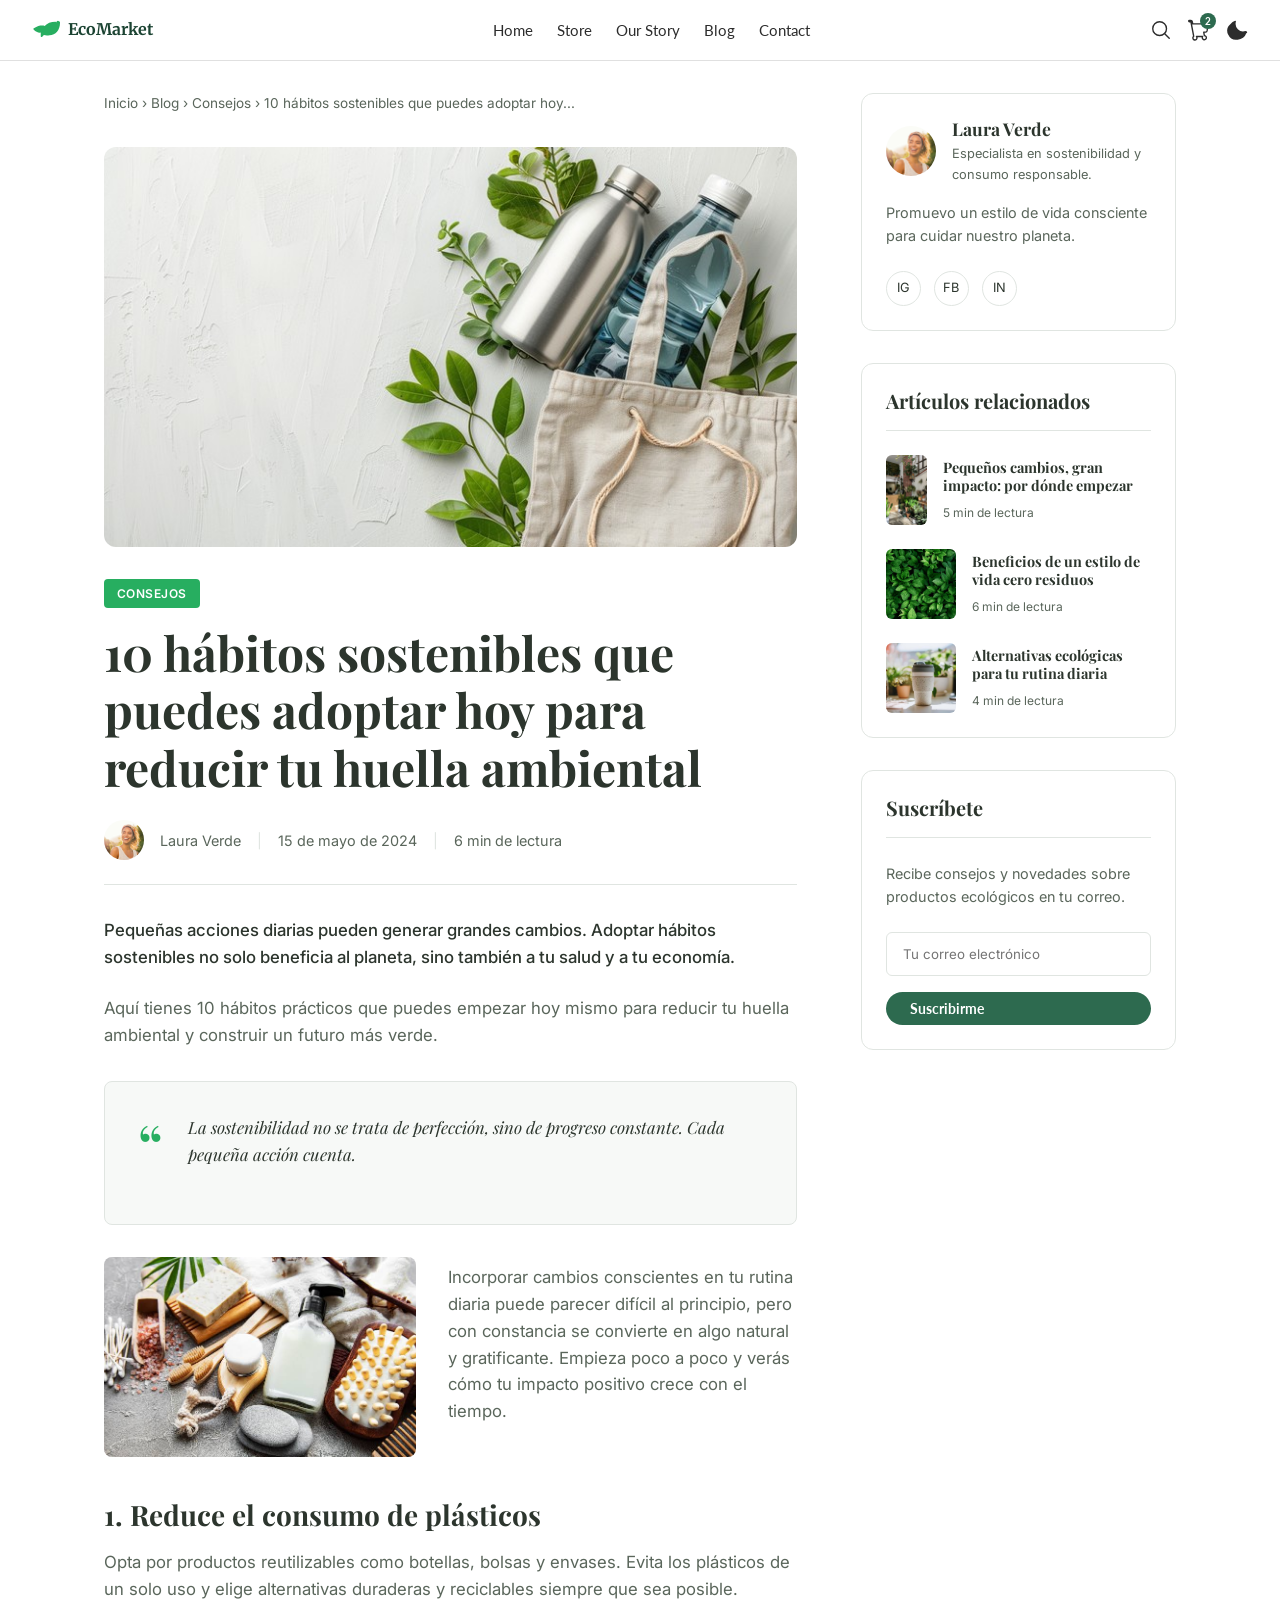
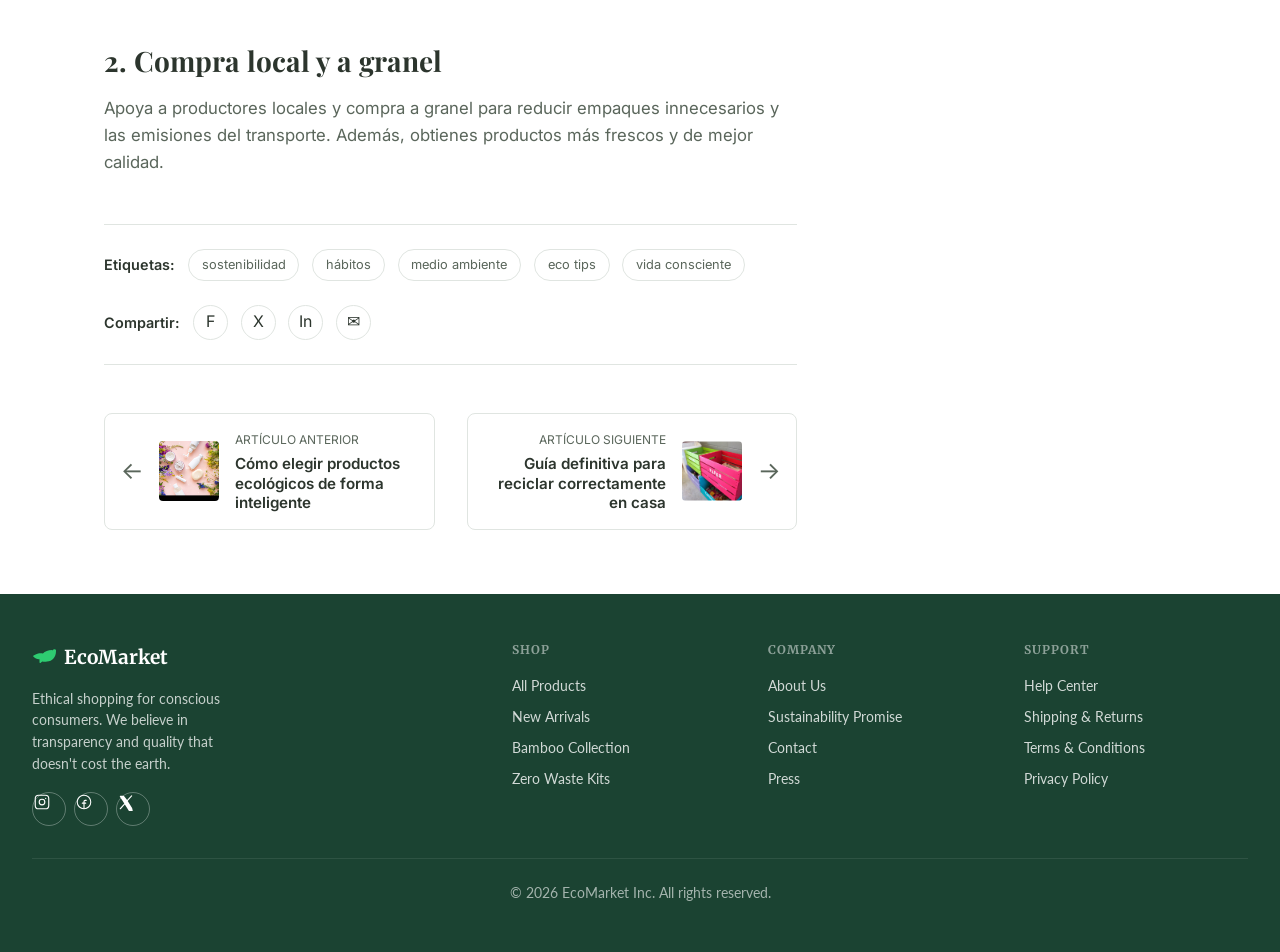
==== views/articulo.html @ 81ed67de "Actualizacion, se agrega examen, pagina blog con articulos" ====
<!DOCTYPE html>
<html lang="es">
<head>
  <meta charset="UTF-8">
  <meta name="viewport" content="width=device-width, initial-scale=1.0">
  <link rel="icon" type="image/png" href="../img/favicon.svg">
  <title>10 Hábitos Sostenibles | EcoMarket Blog</title>
  <link rel="stylesheet" href="../css/main.css">
  <link rel="stylesheet" href="../css/layout.css">
  <link rel="stylesheet" href="../css/components.css">
  <link rel="stylesheet" href="../css/animations.css">
  <link rel="stylesheet" href="../css/article-detail.css">
</head>
<body>

  <header class="header">
    <div class="header__logo">
      <svg xmlns="http://www.w3.org/2000/svg" width="28" height="28" viewBox="0 0 256 256" fill="#27ae60">
        <path d="M222.14,59.21A8,8,0,0,0,215,52C171.77,52,138.72,65.34,116,91.17c-16.23-4.93-52-9.45-99.08,21.23a8,8,0,0,0-.67,12.63C32.48,139.46,50.68,152,72,152a72.07,72.07,0,0,0,8-.45V184a8,8,0,0,0,13.66,5.66l14.84-14.85A95.27,95.27,0,0,0,160,176c56,0,96-48,96-112A8,8,0,0,0,222.14,59.21Z" />
      </svg>
      <span>EcoMarket</span>
    </div>
    <nav class="header__nav">
      <ul class="header__nav-list">
        <li><a href="../index.html" class="header__nav-link">Home</a></li>
        <li><a href="productos.html" class="header__nav-link">Store</a></li>
        <li><a href="sobre-nosotros.html" class="header__nav-link">Our Story</a></li>
        <li><a href="blog.html" class="header__nav-link">Blog</a></li>
        <li><a href="contacto.html" class="header__nav-link">Contact</a></li>
      </ul>
    </nav>
    <div class="header__actions">
      <a href="#" class="header__action-link">
        <svg xmlns="http://www.w3.org/2000/svg" width="22" height="22" viewBox="0 0 256 256" fill="none" stroke="#2c2c2c" stroke-width="16" stroke-linecap="round" stroke-linejoin="round">
          <circle cx="112" cy="112" r="80" />
          <line x1="168.57" y1="168.57" x2="224" y2="224" />
        </svg>
      </a>
      <a href="#" class="header__action-link header__cart">
        <svg xmlns="http://www.w3.org/2000/svg" width="22" height="22" viewBox="0 0 256 256" fill="none" stroke="#2c2c2c" stroke-width="16" stroke-linecap="round" stroke-linejoin="round">
          <path d="M222.14,58.87A8,8,0,0,0,216,56H54.68L49.79,29.14A16,16,0,0,0,34.05,16H16a8,8,0,0,0,0,16H34.05l32.51,168.86A24,24,0,1,0,98.4,204H169.6a24,24,0,1,0,20.47-11.14L183,152h23a16,16,0,0,0,15.74-13.14l12-80A8,8,0,0,0,222.14,58.87Z" />
        </svg>
        <span class="header__cart-badge">2</span>
      </a>
      <a href="#" class="header__action-link">
        <svg xmlns="http://www.w3.org/2000/svg" width="22" height="22" viewBox="0 0 256 256" fill="#2c2c2c">
          <path d="M233.54,142.23a8,8,0,0,0-8-2,88.08,88.08,0,0,1-109.8-109.8,8,8,0,0,0-10-10,104.84,104.84,0,0,0-52.91,37A104,104,0,0,0,136,240a103.09,103.09,0,0,0,62.52-20.88,104.84,104.84,0,0,0,37-52.91A8,8,0,0,0,233.54,142.23Z" />
        </svg>
      </a>
    </div>
  </header>

  <main class="article-layout">
    <article class="main-article">
      <nav class="breadcrumbs" aria-label="Breadcrumb">
        <a href="../index.html">Inicio</a> &rsaquo; 
        <a href="blog.html">Blog</a> &rsaquo; 
        <a href="#">Consejos</a> &rsaquo; 
        <span aria-current="page">10 hábitos sostenibles que puedes adoptar hoy...</span>
      </nav>

      <header class="article-header">
        <figure class="hero-image">
          <img src="../img/blog/bolsa-tela-botella.jpg" alt="Bolsa de tela reutilizable y botella de acero inoxidable verde">
        </figure>
        
        <span class="category-badge">CONSEJOS</span>
        <h1>10 hábitos sostenibles que puedes adoptar hoy para reducir tu huella ambiental</h1>
        
        <div class="author-meta">
          <img src="../img/blog/laura-avatar.jpg" alt="Laura Verde" class="author-avatar">
          <span class="author-name">Laura Verde</span>
          <span class="separator">|</span>
          <time datetime="2024-05-15">15 de mayo de 2024</time>
          <span class="separator">|</span>
          <span class="read-time">6 min de lectura</span>
        </div>
      </header>

      <div class="article-body">
        <p class="intro-text">Pequeñas acciones diarias pueden generar grandes cambios. Adoptar hábitos sostenibles no solo beneficia al planeta, sino también a tu salud y a tu economía.</p>
        <p>Aquí tienes 10 hábitos prácticos que puedes empezar hoy mismo para reducir tu huella ambiental y construir un futuro más verde.</p>

        <blockquote>
          <span class="quote-icon">“</span>
          <p>La sostenibilidad no se trata de perfección, sino de progreso constante. Cada pequeña acción cuenta.</p>
        </blockquote>

        <div class="image-text-split">
          <figure class="secondary-image">
            <img src="../img/blog/bano-ecologico.jpg" alt="Cepillos y jabones ecológicos en un baño">
          </figure>
          <p>Incorporar cambios conscientes en tu rutina diaria puede parecer difícil al principio, pero con constancia se convierte en algo natural y gratificante. Empieza poco a poco y verás cómo tu impacto positivo crece con el tiempo.</p>
        </div>

        <h2>1. Reduce el consumo de plásticos</h2>
        <p>Opta por productos reutilizables como botellas, bolsas y envases. Evita los plásticos de un solo uso y elige alternativas duraderas y reciclables siempre que sea posible.</p>

        <h2>2. Compra local y a granel</h2>
        <p>Apoya a productores locales y compra a granel para reducir empaques innecesarios y las emisiones del transporte. Además, obtienes productos más frescos y de mejor calidad.</p>
      </div>

      <footer class="article-footer">
        <div class="tags-container">
          <span class="tags-label">Etiquetas:</span>
          <a href="#" class="tag">sostenibilidad</a>
          <a href="#" class="tag">hábitos</a>
          <a href="#" class="tag">medio ambiente</a>
          <a href="#" class="tag">eco tips</a>
          <a href="#" class="tag">vida consciente</a>
        </div>
        <div class="share-container">
          <span class="share-label">Compartir:</span>
          <a href="#" class="share-btn" aria-label="Facebook">F</a>
          <a href="#" class="share-btn" aria-label="Twitter">X</a>
          <a href="#" class="share-btn" aria-label="LinkedIn">In</a>
          <a href="#" class="share-btn" aria-label="Email">✉</a>
        </div>
      </footer>

      <nav class="article-navigation">
        <a href="#" class="nav-card prev-card">
          <span class="nav-arrow">&larr;</span>
          <img src="../img/blog/productos-ecologicos.jpg" alt="Productos ecológicos">
          <div class="nav-card-text">
            <span class="nav-label">Artículo anterior</span>
            <span class="nav-title">Cómo elegir productos ecológicos de forma inteligente</span>
          </div>
        </a>
        <a href="#" class="nav-card next-card">
          <div class="nav-card-text text-right">
            <span class="nav-label">Artículo siguiente</span>
            <span class="nav-title">Guía definitiva para reciclar correctamente en casa</span>
          </div>
          <img src="../img/blog/reciclaje-casa.jpg" alt="Cajas de reciclaje">
          <span class="nav-arrow">&rarr;</span>
        </a>
      </nav>
    </article>

    <aside class="sidebar">
      <div class="sidebar-widget author-widget">
        <div class="author-header">
          <img src="../img/blog/laura-avatar.jpg" alt="Laura Verde" class="widget-avatar">
          <div class="author-info">
            <h3>Laura Verde</h3>
            <p class="author-role">Especialista en sostenibilidad y consumo responsable.</p>
          </div>
        </div>
        <p class="author-bio">Promuevo un estilo de vida consciente para cuidar nuestro planeta.</p>
        <div class="author-social">
          <a href="#" class="social-btn" aria-label="Instagram">IG</a>
          <a href="#" class="social-btn" aria-label="Facebook">FB</a>
          <a href="#" class="social-btn" aria-label="LinkedIn">IN</a>
        </div>
      </div>

      <div class="sidebar-widget related-widget">
        <h3 class="widget-title">Artículos relacionados</h3>
        <a href="#" class="related-card">
          <img src="../img/blog/plantas-interior.jpg" alt="Planta de interior">
          <div class="related-info">
            <h4>Pequeños cambios, gran impacto: por dónde empezar</h4>
            <span>5 min de lectura</span>
          </div>
        </a>
        <a href="#" class="related-card">
          <img src="../img/blog/hojas-verdes.jpg" alt="Hojas verdes">
          <div class="related-info">
            <h4>Beneficios de un estilo de vida cero residuos</h4>
            <span>6 min de lectura</span>
          </div>
        </a>
        <a href="#" class="related-card">
          <img src="../img/blog/vaso-cafe-eco.jpg" alt="Vaso de café ecológico en el bosque">
          <div class="related-info">
            <h4>Alternativas ecológicas para tu rutina diaria</h4>
            <span>4 min de lectura</span>
          </div>
        </a>
      </div>

      <div class="sidebar-widget subscribe-widget">
        <h3 class="widget-title">Suscríbete</h3>
        <p>Recibe consejos y novedades sobre productos ecológicos en tu correo.</p>
        <form action="#" method="POST" class="subscribe-form">
          <input type="email" placeholder="Tu correo electrónico" required>
          <button type="submit" class="btn btn--primary">Suscribirme</button>
        </form>
      </div>
    </aside>
  </main>

  <footer class="footer">
    <div class="footer__brand">
      <div class="footer__logo">
        <svg xmlns="http://www.w3.org/2000/svg" width="24" height="24" viewBox="0 0 256 256" fill="#2ecc71">
          <path d="M222.14,59.21A8,8,0,0,0,215,52C171.77,52,138.72,65.34,116,91.17c-16.23-4.93-52-9.45-99.08,21.23a8,8,0,0,0-.67,12.63C32.48,139.46,50.68,152,72,152a72.07,72.07,0,0,0,8-.45V184a8,8,0,0,0,13.66,5.66l14.84-14.85A95.27,95.27,0,0,0,160,176c56,0,96-48,96-112A8,8,0,0,0,222.14,59.21Z" />
        </svg>
        <span>EcoMarket</span>
      </div>
      <p class="footer__desc">Ethical shopping for conscious consumers. We believe in transparency and quality that doesn't cost the earth.</p>
      <div class="footer__social">
        <a href="#" class="footer__social-link" aria-label="Instagram">
          <svg xmlns="http://www.w3.org/2000/svg" width="18" height="18" viewBox="0 0 256 256" fill="none" stroke="currentColor" stroke-width="16" stroke-linecap="round" stroke-linejoin="round">
            <rect x="32" y="32" width="192" height="192" rx="48" />
            <circle cx="128" cy="128" r="40" />
            <circle cx="180" cy="76" r="10" fill="currentColor" stroke="none" />
          </svg>
        </a>
        <a href="#" class="footer__social-link" aria-label="Facebook">
          <svg xmlns="http://www.w3.org/2000/svg" width="18" height="18" viewBox="0 0 256 256" fill="currentColor">
            <path d="M128,24A104,104,0,1,0,232,128,104.11,104.11,0,0,0,128,24Zm8,191.63V152h16a8,8,0,0,0,0-16H136V120a8,8,0,0,1,8-8h16a8,8,0,0,0,0-16H144a24,24,0,0,0-24,24v16H104a8,8,0,0,0,0,16h16v63.63a88,88,0,1,1,16,0Z" />
          </svg>
        </a>
        <a href="#" class="footer__social-link" aria-label="Twitter">
          <svg xmlns="http://www.w3.org/2000/svg" width="18" height="18" viewBox="0 0 256 256" fill="currentColor">
            <path d="M214.75,211.71l-62.6-98.36,61.77-67.95a8,8,0,0,0-11.84-10.76l-58.52,64.35L99.33,44.29A8,8,0,0,0,92.23,40H48a8,8,0,0,0-6.75,12.29l62.6,98.36L41.08,218.6a8,8,0,1,0,11.84,10.76l58.52-64.35,56.23,88.35A8,8,0,0,0,174.67,256H216a8,8,0,0,0,6.75-12.29Z" />
          </svg>
        </a>
      </div>
    </div>
    <div class="footer__col">
      <h4 class="footer__heading">Shop</h4>
      <a href="productos.html" class="footer__link">All Products</a>
      <a href="#" class="footer__link">New Arrivals</a>
      <a href="#" class="footer__link">Bamboo Collection</a>
      <a href="#" class="footer__link">Zero Waste Kits</a>
    </div>
    <div class="footer__col">
      <h4 class="footer__heading">Company</h4>
      <a href="sobre-nosotros.html" class="footer__link">About Us</a>
      <a href="#" class="footer__link">Sustainability Promise</a>
      <a href="contacto.html" class="footer__link">Contact</a>
      <a href="#" class="footer__link">Press</a>
    </div>
    <div class="footer__col">
      <h4 class="footer__heading">Support</h4>
      <a href="#" class="footer__link">Help Center</a>
      <a href="#" class="footer__link">Shipping & Returns</a>
      <a href="#" class="footer__link">Terms & Conditions</a>
      <a href="#" class="footer__link">Privacy Policy</a>
    </div>
    <div class="footer__bottom">
      <p>© 2026 EcoMarket Inc. All rights reserved.</p>
    </div>
  </footer>

</body>
</html>
---- css/main.css ----
@import url("https://fonts.googleapis.com/css2?family=Lato:wght@400;700&family=Merriweather:wght@400;700&display=swap");

:root {
    --color-primary: #2d6a4f;
    --color-primary-dark: #1b4332;
    --color-earth: #f5f5dc;
    --color-text: #2c2c2c;
    --color-text-light: #666666;
    --color-white: #ffffff;
    --color-border: #e0e0e0;

    --font-heading: "Merriweather", serif;
    --font-body: "Lato", sans-serif;

    --spacing-xs: 0.5rem;
    --spacing-sm: 1rem;
    --spacing-md: 1.5rem;
    --spacing-lg: 2rem;
    --spacing-xl: 3rem;

    --radius: 8px;
    --shadow: 0 2px 8px rgba(0, 0, 0, 0.1);
}

*,
*::before,
*::after {
    margin: 0;
    padding: 0;
    box-sizing: border-box;
}

html {
    font-size: 16px;
    scroll-behavior: smooth;
}

body {
    font-family: var(--font-body);
    color: var(--color-text);
    background-color: var(--color-white);
    line-height: 1.6;
}

img {
    max-width: 100%;
    display: block;
}

a {
    text-decoration: none;
    color: inherit;
}

ul {
    list-style: none;
}

h1,
h2,
h3,
h4 {
    font-family: var(--font-heading);
    line-height: 1.3;
}
---- css/layout.css ----
.header {
  display: flex;
  align-items: center;
  justify-content: space-between;
  flex-wrap: wrap;
  padding: var(--spacing-sm) var(--spacing-lg);
  background-color: var(--color-white);
  border-bottom: 1px solid var(--color-border);
  position: sticky;
  top: 0;
  z-index: 100;
  gap: var(--spacing-sm);
}

.header__logo {
  display: flex;
  align-items: center;
  gap: var(--spacing-xs);
  font-family: var(--font-heading);
  font-size: 1.3rem;
  font-weight: 700;
  color: var(--color-primary-dark);
}

.header__nav-list {
  display: flex;
  flex-wrap: wrap;
  justify-content: center;
  gap: var(--spacing-sm);
  width: 100%;
}

.header__nav-link {
  font-size: 0.95rem;
  color: var(--color-text);
  transition: color 0.2s;
  position: relative;
}

.header__nav-link::after {
  content: '';
  position: absolute;
  bottom: -3px;
  left: 0;
  width: 0%;
  height: 2px;
  background-color: var(--color-primary);
  transition: width 0.3s ease;
}

.header__nav-link:hover {
  color: var(--color-primary);
}

.header__nav-link:hover::after {
  width: 100%;
}

.header__actions {
  display: flex;
  align-items: center;
  gap: var(--spacing-sm);
}

.header__action-link {
  display: flex;
  align-items: center;
  justify-content: center;
  transition: transform 0.2s;
}

.header__action-link:hover {
  transform: scale(1.1);
}

.hero {
  position: relative;
  width: 100%;
  height: auto;
  min-height: 520px;
  overflow: hidden;
  display: flex;
  flex-direction: column;
  justify-content: center;
}

.hero__img {
  position: absolute;
  top: 0;
  left: 0;
  width: 100%;
  height: 100%;
  object-fit: cover;
  object-position: center;
  z-index: -1;
}

.hero__content {
  padding: var(--spacing-lg);
  position: relative;
  z-index: 1;
}

.hero__tag {
  display: inline-block;
  background-color: rgba(255, 255, 255, 0.2);
  color: var(--color-white);
  font-size: 0.8rem;
  font-weight: 700;
  padding: 4px 12px;
  border-radius: 20px;
  margin-bottom: var(--spacing-sm);
  backdrop-filter: blur(4px);
  border: 1px solid rgba(255, 255, 255, 0.3);
}

.hero__title {
  font-size: 2rem;
  margin-bottom: var(--spacing-sm);
  text-shadow: 0 2px 8px rgba(0, 0, 0, 0.4);
  line-height: 1.2;
  color: var(--color-white);
}

.hero__title em {
  font-style: italic;
  color: var(--color-primary);
}

.hero__subtitle {
  font-size: 1rem;
  margin-bottom: var(--spacing-md);
  opacity: 0.9;
  line-height: 1.6;
  text-shadow: 0 1px 4px rgba(0, 0, 0, 0.4);
  color: var(--color-white);
}

.hero__btns {
  display: flex;
  gap: var(--spacing-sm);
  flex-wrap: wrap;
}

.featured {
  padding: var(--spacing-xl) var(--spacing-lg);
}

.featured__header {
  display: flex;
  align-items: flex-start;
  justify-content: space-between;
  margin-bottom: var(--spacing-lg);
  flex-direction: column;
  gap: var(--spacing-sm);
}

.featured__title {
  font-size: 1.8rem;
  color: var(--color-text);
}

.featured__subtitle {
  font-size: 0.9rem;
  color: var(--color-text-light);
  margin-top: 4px;
}

.featured__link {
  font-size: 0.9rem;
  color: var(--color-primary-dark);
  font-weight: 700;
  transition: color 0.2s;
  white-space: nowrap;
}

.featured__link:hover {
  color: var(--color-primary);
}

.featured__grid {
  display: grid;
  grid-template-columns: 1fr;
  gap: var(--spacing-md);
}

.footer {
  background-color: var(--color-primary-dark);
  color: var(--color-white);
  padding: var(--spacing-xl) var(--spacing-lg);
  display: grid;
  grid-template-columns: 1fr;
  gap: var(--spacing-lg);
}

.about-hero {
  background-color: var(--color-primary-dark);
  color: var(--color-white);
  padding: var(--spacing-xl) var(--spacing-lg);
  text-align: center;
  position: relative;
  overflow: hidden;
  display: flex;
  flex-direction: column;
  align-items: center;
  gap: var(--spacing-sm);
}

.story-section {
  padding: var(--spacing-xl) var(--spacing-lg);
  max-width: 1200px;
  margin: 0 auto;
  display: grid;
  grid-template-columns: 1fr;
  gap: var(--spacing-lg);
  align-items: center;
}

.story-section__content {
  display: flex;
  flex-direction: column;
  gap: var(--spacing-sm);
}

.principles-section {
  background-color: var(--color-earth);
  padding: var(--spacing-xl) var(--spacing-lg);
  text-align: center;
}

.principles-grid {
  max-width: 1200px;
  margin: 0 auto;
  display: grid;
  grid-template-columns: 1fr;
  gap: var(--spacing-md);
}

.testimonials-section {
  padding: var(--spacing-xl) var(--spacing-lg);
  text-align: center;
  max-width: 1100px;
  margin: 0 auto;
}

.contact-container {
  max-width: 1200px;
  margin: 0 auto;
  padding: var(--spacing-xl) var(--spacing-lg);
  display: grid;
  grid-template-columns: 1fr;
  gap: var(--spacing-lg);
}

.contact-info {
  display: flex;
  flex-direction: column;
  gap: var(--spacing-md);
}

.map-box {
  border-radius: var(--radius);
  overflow: hidden;
  box-shadow: var(--shadow);
  border: 1px solid var(--color-border);
  height: 300px;
  width: 100%;
}

.store-container {
  display: grid;
  grid-template-columns: 1fr;
  gap: var(--spacing-lg);
  padding: var(--spacing-xl) var(--spacing-lg);
  max-width: 1400px;
  margin: 0 auto;
}

.filter-sidebar {
  display: none;
}

.filter-sidebar__title {
  font-size: 1.3rem;
  margin-bottom: var(--spacing-md);
  color: var(--color-primary-dark);
  border-bottom: 2px solid var(--color-primary);
  padding-bottom: var(--spacing-xs);
}

.filter-group {
  margin-bottom: var(--spacing-md);
}

.filter-group__title {
  font-size: 0.95rem;
  font-weight: 700;
  margin-bottom: var(--spacing-xs);
  color: var(--color-text);
}

.filter-group__list {
  display: flex;
  flex-direction: column;
  gap: 6px;
}

.filter-group__item {
  display: flex;
  align-items: center;
  gap: 8px;
  font-size: 0.9rem;
  color: var(--color-text-light);
  cursor: pointer;
}

.filter-group__item input {
  accent-color: var(--color-primary);
  cursor: pointer;
}

.products-catalog {
  display: flex;
  flex-direction: column;
  gap: var(--spacing-md);
}

.catalog-header {
  display: flex;
  flex-direction: column;
  align-items: flex-start;
  gap: var(--spacing-sm);
  border-bottom: 1px solid var(--color-border);
  padding-bottom: var(--spacing-sm);
}

.catalog-header__results {
  font-size: 0.9rem;
  color: var(--color-text-light);
}

.catalog-header__sort select {
  padding: 6px 12px;
  border-radius: var(--radius);
  border: 1px solid var(--color-border);
  font-family: var(--font-body);
  color: var(--color-text);
  outline: none;
  width: 100%;
}

.catalog-grid {
  display: grid;
  grid-template-columns: 1fr;
  gap: var(--spacing-md);
}


/* --- MEDIA QUERIES (TABLET & DESKTOP) --- */

@media (min-width: 768px) {
  .header {
    flex-wrap: nowrap;
  }
  
  .header__nav-list {
    width: auto;
    gap: var(--spacing-md);
  }

  .header__logo span {
    font-size: 1rem;
  }

  .hero__content {
    left: var(--spacing-sm);
    right: var(--spacing-sm);
    max-width: 100%;
  }

  .hero__title {
    font-size: 2.8rem;
  }

  .featured__header {
    flex-direction: row;
    align-items: flex-end;
  }

  .footer {
    grid-template-columns: repeat(2, 1fr);
  }

  .join {
    margin: var(--spacing-md); 
    padding: var(--spacing-md);
  }

  .join__content {
    flex: 1;
  }

  .join__img-wrapper {
    display: block;
    flex: 0 0 280px;
    height: 280px;
  }

  .story-section {
    grid-template-columns: repeat(2, 1fr);
  }

  .principles-grid {
    grid-template-columns: repeat(3, 1fr);
  }

  .contact-container {
    grid-template-columns: repeat(2, 1fr);
    align-items: start;
  }

  .map-box {
    height: 100%;
    min-height: 400px;
  }

  .catalog-header {
    flex-direction: row;
    justify-content: space-between;
    align-items: center;
  }

  .catalog-header__sort select {
    width: auto;
  }

  .catalog-grid {
    grid-template-columns: repeat(2, 1fr);
  }
}

@media (min-width: 1024px) {
  .filter-sidebar {
    display: block;
  }

  .featured__grid {
    grid-template-columns: repeat(3, 1fr);
  }

  .footer {
    grid-template-columns: 2fr 1fr 1fr 1fr;
  }

  .hero__title {
    font-size: 3.5rem;
  }

  .store-container {
    grid-template-columns: 280px 1fr;
  }

  .catalog-grid {
    grid-template-columns: repeat(3, 1fr);
  }
}

@media (min-width: 1200px) {
  .catalog-grid {
    grid-template-columns: repeat(4, 1fr);
  }
}
---- css/components.css ----
.btn {
  display: inline-flex;
  align-items: center;
  gap: 6px;
  padding: var(--spacing-xs) var(--spacing-md);
  border-radius: 20px;
  font-family: var(--font-body);
  font-size: 0.9rem;
  font-weight: 700;
  cursor: pointer;
  border: none;
  transition: background-color 0.3s ease, transform 0.2s ease, box-shadow 0.3s ease;
}

.btn--primary {
  background-color: var(--color-primary);
  color: var(--color-white);
}

.btn--primary:hover {
  background-color: var(--color-primary-dark);
  transform: translateY(-2px);
  box-shadow: 0 4px 12px rgba(46, 204, 113, 0.4);
}

.btn--dark {
  background-color: rgba(255,255,255,0.15);
  color: var(--color-white);
  border: 2px solid rgba(255,255,255,0.6);
  backdrop-filter: blur(4px);
}

.btn--dark:hover {
  background-color: rgba(255,255,255,0.25);
  transform: translateY(-2px);
}

.btn--cart {
  background-color: var(--color-primary-dark);
  color: var(--color-white);
  font-size: 0.8rem;
  padding: 6px 14px;
  border-radius: 20px;
}

.btn--cart:hover {
  background-color: var(--color-primary);
  transform: translateY(-2px);
}

.btn--subscribe {
  background-color: var(--color-white);
  color: var(--color-primary-dark);
  font-weight: 700;
  border-radius: 20px;
  padding: var(--spacing-xs) var(--spacing-md);
  border: none;
  cursor: pointer;
}

.btn--subscribe:hover {
  background-color: var(--color-earth);
  transform: translateY(-2px);
}

.card {
  background-color: var(--color-white);
  border-radius: var(--radius);
  box-shadow: var(--shadow);
  overflow: hidden;
  transition: transform 0.2s, box-shadow 0.2s;
}

.card:hover {
  transform: translateY(-4px);
  box-shadow: 0 8px 20px rgba(0,0,0,0.15);
}

.card__img-wrapper {
  position: relative;
  overflow: hidden;
}

.card__img {
  width: 100%;
  height: 220px;
  object-fit: cover;
  object-position: top;
  transition: transform 0.4s ease, filter 0.4s ease;
}

.card:hover .card__img {
  transform: scale(1.06);
  filter: brightness(1.05) saturate(1.1);
}

.card__badge {
  position: absolute;
  top: 10px;
  left: 10px;
  font-size: 0.7rem;
  font-weight: 700;
  padding: 3px 8px;
  border-radius: 4px;
  text-transform: uppercase;
  letter-spacing: 0.5px;
}

.card__badge--yellow {
  background-color: #f39c12;
  color: var(--color-white);
}

.card__badge--blue {
  background-color: #3498db;
  color: var(--color-white);
}

.card__badge--green {
  background-color: var(--color-primary-dark);
  color: var(--color-white);
}

.card__fav {
  position: absolute;
  top: 10px;
  right: 10px;
  background: var(--color-white);
  border: none;
  border-radius: 50%;
  width: 30px;
  height: 30px;
  display: flex;
  align-items: center;
  justify-content: center;
  cursor: pointer;
  box-shadow: 0 2px 6px rgba(0,0,0,0.15);
  transition: transform 0.2s;
}

.card__fav:hover {
  transform: scale(1.15);
}

.card__body {
  padding: var(--spacing-sm);
  display: flex;
  flex-direction: column;
  gap: var(--spacing-xs);
}

.card__name {
  font-size: 1rem;
  color: var(--color-text);
  font-weight: 700;
}

.card__desc {
  font-size: 0.85rem;
  color: var(--color-text-light);
  flex-grow: 1;
}

.card__footer {
  display: flex;
  align-items: center;
  justify-content: space-between;
  margin-top: var(--spacing-xs);
}

.card__price {
  font-size: 1rem;
  font-weight: 700;
  color: var(--color-primary-dark);
}

.join {
  background-color: var(--color-primary);
  border-radius: 16px;
  margin: var(--spacing-xl) var(--spacing-lg);
  padding: var(--spacing-xl);
  display: flex;
  flex-direction: column;
  gap: var(--spacing-lg);
  overflow: hidden;
}

.join__title {
  font-size: 2rem;
  color: var(--color-white);
  font-family: var(--font-heading);
}

.join__desc {
  color: rgba(255,255,255,0.85);
  max-width: 400px;
  line-height: 1.7;
}

.join__form {
  display: flex;
  gap: var(--spacing-sm);
  flex-wrap: wrap;
}

.join__input {
  flex: 1;
  min-width: 200px;
  padding: var(--spacing-xs) var(--spacing-md);
  border-radius: 20px;
  border: none;
  font-family: var(--font-body);
  font-size: 0.9rem;
  outline: none;
  background-color: rgba(255,255,255,0.2);
  color: var(--color-white);
}

.join__input::placeholder {
  color: rgba(255,255,255,0.7);
}

.join__note {
  font-size: 0.8rem;
  color: rgba(255,255,255,0.6);
}

.join__img-wrapper {
  display: none;
  border-radius: 12px;
  overflow: hidden;
}

.join__img {
  width: 100%;
  height: 100%;
  object-fit: cover;
  border-radius: 12px;
  opacity: 0.85;
}

.header__cart {
  position: relative;
}

.header__cart-badge {
  position: absolute;
  top: -6px;
  right: -6px;
  background-color: var(--color-primary);
  color: var(--color-white);
  font-size: 0.65rem;
  font-weight: 700;
  width: 16px;
  height: 16px;
  border-radius: 50%;
  display: flex;
  align-items: center;
  justify-content: center;
}

.footer__brand {
  display: flex;
  flex-direction: column;
  gap: var(--spacing-sm);
}

.footer__logo {
  display: flex;
  align-items: center;
  gap: var(--spacing-xs);
  font-family: var(--font-heading);
  font-size: 1.2rem;
  font-weight: 700;
  color: var(--color-white);
}

.footer__desc {
  font-size: 0.85rem;
  opacity: 0.75;
  max-width: 220px;
  line-height: 1.6;
}

.footer__social {
  display: flex;
  gap: var(--spacing-xs);
}

.footer__social-link {
  width: 34px;
  height: 34px;
  border-radius: 50%;
  border: 1px solid rgba(255,255,255,0.3);
  display: flex;
  align-items: center;
  justify-content: center;
  font-size: 0.75rem;
  font-weight: 700;
  color: var(--color-white);
  transition: background-color 0.3s ease, transform 0.3s ease;
}

.footer__social-link:hover {
  background-color: var(--color-primary);
  transform: translateY(-3px);
}

.footer__col {
  display: flex;
  flex-direction: column;
  gap: var(--spacing-xs);
}

.footer__heading {
  font-size: 0.75rem;
  text-transform: uppercase;
  letter-spacing: 1px;
  color: rgba(255,255,255,0.5);
  margin-bottom: var(--spacing-xs);
}

.footer__link {
  font-size: 0.9rem;
  opacity: 0.8;
  transition: opacity 0.2s, transform 0.2s;
  display: inline-block;
}

.footer__link:hover {
  opacity: 1;
  transform: translateX(4px);
}

.footer__bottom {
  grid-column: 1 / -1;
  text-align: center;
  padding-top: var(--spacing-md);
  border-top: 1px solid rgba(255,255,255,0.15);
  font-size: 0.85rem;
  opacity: 0.6;
}

.about-hero__icon {
  margin-bottom: var(--spacing-sm);
}

.about-hero__title {
  font-size: 2.5rem;
  color: var(--color-white);
}

.about-hero__subtitle {
  font-size: 1rem;
  opacity: 0.85;
  max-width: 600px;
}

.story-section__title {
  font-size: 1.8rem;
  color: var(--color-text);
  margin-bottom: var(--spacing-sm);
}

.story-section__img {
  width: 100%;
  border-radius: var(--radius);
  object-fit: cover;
  max-height: 400px;
}

.story-section--reverse {
  direction: rtl;
}

.story-section--reverse > * {
  direction: ltr;
}

.principles__title {
  font-size: 1.8rem;
  margin-bottom: var(--spacing-lg);
  color: var(--color-text);
}

.principle-card {
  background-color: var(--color-white);
  border-radius: var(--radius);
  padding: var(--spacing-md);
  box-shadow: var(--shadow);
  display: flex;
  flex-direction: column;
  gap: var(--spacing-xs);
  transition: transform 0.2s;
}

.principle-card:hover {
  transform: translateY(-4px);
}

.principle-card__icon {
  margin-bottom: var(--spacing-xs);
}

.principle-card__title {
  font-size: 1.1rem;
  color: var(--color-primary-dark);
}

.principle-card__desc {
  font-size: 0.9rem;
  color: var(--color-text-light);
  line-height: 1.6;
}

.testimonials__title {
  font-size: 1.8rem;
  margin-bottom: var(--spacing-xs);
  color: var(--color-text);
}

.testimonials__subtitle {
  font-size: 0.9rem;
  color: var(--color-text-light);
  margin-bottom: var(--spacing-lg);
}

.testimonials-carousel {
  display: grid;
  grid-template-columns: 1fr;
  gap: var(--spacing-md);
}

.testimonial-slide {
  background-color: var(--color-white);
  border-radius: var(--radius);
  padding: var(--spacing-md);
  box-shadow: var(--shadow);
  display: flex;
  flex-direction: column;
  gap: var(--spacing-sm);
  transition: transform 0.3s ease;
}

.testimonial-slide:hover {
  transform: translateY(-4px);
}

.testimonial__avatar {
  width: 60px;
  height: 60px;
  border-radius: 50%;
  object-fit: cover;
}

.testimonial__quote {
  font-size: 0.95rem;
  color: var(--color-text);
  line-height: 1.7;
  font-style: italic;
}

.testimonial__author {
  font-weight: 700;
  color: var(--color-text);
}

.testimonial__role {
  font-size: 0.8rem;
  color: var(--color-text-light);
}

@media (min-width: 768px) {
  .testimonials-carousel {
    grid-template-columns: repeat(3, 1fr);
  }
}

.testimonial__stars {
  color: #f39c12;
  font-size: 1.1rem;
  letter-spacing: 2px;
}

.contact-info__title {
  font-size: 2rem;
  color: var(--color-text);
  margin-bottom: var(--spacing-sm);
}

.contact-info__text {
  font-size: 0.95rem;
  color: var(--color-text-light);
  line-height: 1.7;
  margin-bottom: var(--spacing-md);
}

.contact-form {
  display: flex;
  flex-direction: column;
  gap: var(--spacing-md);
}

.form-group {
  display: flex;
  flex-direction: column;
  gap: 6px;
}

.form-group label {
  font-size: 0.9rem;
  font-weight: 700;
  color: var(--color-text);
}

.form-control {
  padding: var(--spacing-xs) var(--spacing-sm);
  border-radius: var(--radius);
  border: 2px solid var(--color-border);
  font-family: var(--font-body);
  font-size: 0.95rem;
  color: var(--color-text);
  outline: none;
  transition: border-color 0.3s ease;
}

.form-control:focus {
  border-color: var(--color-primary);
}

.form-control:valid:not(:placeholder-shown) {
  border-color: var(--color-primary);
}

.form-control:invalid:not(:placeholder-shown) {
  border-color: #e74c3c;
}

textarea.form-control {
  resize: vertical;
  min-height: 120px;
}

.btn-submit {
  background-color: var(--color-primary-dark);
  color: var(--color-white);
  border: none;
  border-radius: 20px;
  padding: var(--spacing-sm) var(--spacing-lg);
  font-family: var(--font-body);
  font-size: 1rem;
  font-weight: 700;
  cursor: pointer;
  transition: background-color 0.3s ease, transform 0.2s ease;
  align-self: flex-start;
}

.btn-submit:hover {
  background-color: var(--color-primary);
  transform: translateY(-2px);
}

.map-box__iframe {
  width: 100%;
  height: 100%;
  border: none;
}

.social-section {
  grid-column: 1 / -1;
  text-align: center;
  padding-top: var(--spacing-md);
}

.social-title {
  font-size: 1.2rem;
  color: var(--color-text);
  margin-bottom: var(--spacing-md);
}

.social-links {
  display: flex;
  justify-content: center;
  gap: var(--spacing-md);
}

.social-btn {
  width: 52px;
  height: 52px;
  border-radius: 50%;
  border: 2px solid var(--color-primary-dark);
  display: flex;
  align-items: center;
  justify-content: center;
  transition: background-color 0.3s ease, transform 0.3s ease;
}

.social-btn:hover {
  background-color: var(--color-primary-dark);
  transform: translateY(-4px) scale(1.1);
}

.social-btn:hover svg {
  fill: var(--color-white);
  stroke: var(--color-white);
}
---- css/animations.css ----
@keyframes fadeInUp {
    from {
        opacity: 0;
        transform: translateY(24px);
    }

    to {
        opacity: 1;
        transform: translateY(0);
    }
}

@keyframes fadeInLeft {
    from {
        opacity: 0;
        transform: translateX(-24px);
    }

    to {
        opacity: 1;
        transform: translateX(0);
    }
}

@keyframes scaleIn {
    from {
        opacity: 0;
        transform: scale(0.92);
    }

    to {
        opacity: 1;
        transform: scale(1);
    }
}

@keyframes shimmer {
    0% {
        background-position: -400px 0;
    }

    100% {
        background-position: 400px 0;
    }
}

@keyframes pulse {

    0%,
    100% {
        transform: scale(1);
    }

    50% {
        transform: scale(1.04);
    }
}


.hero__content {
    animation: fadeInUp 0.9s ease forwards;
}

.hero__title {
    animation: fadeInLeft 1s ease forwards;
}

.hero .btn {
    animation: scaleIn 1.1s ease forwards;
}



.card {
    animation: fadeInUp 0.6s ease forwards;
}


.card__img {
    transition: transform 0.4s ease, filter 0.4s ease;
}

.card:hover .card__img {
    transform: scale(1.06);
    filter: brightness(1.05) saturate(1.1);
}


.card:hover .btn {
    animation: pulse 0.6s ease infinite;
}




.header__nav-link {
    position: relative;
}

.header__nav-link::after {
    content: '';
    position: absolute;
    bottom: -3px;
    left: 0;
    width: 0%;
    height: 2px;
    background-color: var(--color-primary);
    transition: width 0.3s ease;
}

.header__nav-link:hover::after {
    width: 100%;
}



.footer__social-link {
    transition: transform 0.3s ease, color 0.3s ease;
    display: inline-block;
}

.footer__social-link:hover {
    transform: translateY(-4px) scale(1.1);
    color: var(--color-primary);
}



.btn {
    transition: background-color 0.3s ease,
        transform 0.2s ease,
        box-shadow 0.3s ease;
}

.btn:hover {
    box-shadow: 0 4px 12px rgba(46, 204, 113, 0.4);
}
---- css/article-detail.css ----
@import url('https://fonts.googleapis.com/css2?family=Playfair+Display:wght@600;700&family=Inter:wght@400;500;600&display=swap');

.article-layout {
    font-family: 'Inter', sans-serif;
    color: #5A665B;
    line-height: 1.6;
    background-color: #ffffff;
    max-width: 1200px;
    margin: 2rem auto 4rem;
    padding: 0 5%;
    display: grid;
    grid-template-columns: 2.2fr 1fr;
    gap: 4rem;
    align-items: start;
}

.article-layout h1, .article-layout h2, .article-layout h3, .article-layout h4 {
    font-family: 'Playfair Display', serif;
    color: #2C352D;
}

.breadcrumbs {
    font-size: 0.85rem;
    color: #5A665B;
    margin-bottom: 2rem;
}

.breadcrumbs a {
    color: #5A665B;
    text-decoration: none;
}

.breadcrumbs a:hover {
    text-decoration: underline;
}

.hero-image {
    width: 100%;
    height: 400px;
    border-radius: 12px;
    overflow: hidden;
    margin: 0 0 2rem 0;
}

.hero-image img {
    width: 100%;
    height: 100%;
    object-fit: cover;
}

.category-badge {
    display: inline-block;
    background-color: #27ae60;
    color: #ffffff;
    font-size: 0.75rem;
    font-weight: 600;
    padding: 0.3rem 0.8rem;
    border-radius: 4px;
    margin-bottom: 1rem;
    letter-spacing: 0.5px;
}

.article-header h1 {
    font-size: 3rem;
    line-height: 1.2;
    margin-bottom: 1.5rem;
}

.author-meta {
    display: flex;
    align-items: center;
    gap: 1rem;
    font-size: 0.9rem;
    border-bottom: 1px solid #E0E5E1;
    padding-bottom: 1.5rem;
    margin-bottom: 2rem;
}

.author-avatar {
    width: 40px;
    height: 40px;
    border-radius: 50%;
    object-fit: cover;
}

.separator {
    color: #E0E5E1;
}

.article-body p {
    margin-bottom: 1.5rem;
    font-size: 1.05rem;
}

.intro-text {
    font-weight: 500;
    font-size: 1.15rem;
    color: #2C352D;
}

.article-body h2 {
    font-size: 1.75rem;
    margin: 2.5rem 0 1rem;
}

blockquote {
    background-color: #F7F9F7;
    border-radius: 8px;
    padding: 2rem;
    margin: 2rem 0;
    display: flex;
    gap: 1.5rem;
    align-items: flex-start;
    border: 1px solid #E0E5E1;
}

.quote-icon {
    font-family: 'Playfair Display', serif;
    font-size: 4rem;
    color: #27ae60;
    line-height: 0.5;
    margin-top: 1rem;
}

blockquote p {
    font-family: 'Playfair Display', serif;
    font-size: 1.25rem;
    font-style: italic;
    color: #2C352D;
    margin: 0;
}

.image-text-split {
    display: flex;
    gap: 2rem;
    align-items: center;
    margin: 2rem 0;
}

.secondary-image {
    flex: 0 0 45%;
    height: 200px;
    border-radius: 8px;
    overflow: hidden;
    margin: 0;
}

.secondary-image img {
    width: 100%;
    height: 100%;
    object-fit: cover;
}

.article-footer {
    display: flex;
    justify-content: space-between;
    align-items: center;
    border-top: 1px solid #E0E5E1;
    border-bottom: 1px solid #E0E5E1;
    padding: 1.5rem 0;
    margin: 3rem 0;
    flex-wrap: wrap;
    gap: 1.5rem;
}

.tags-container, .share-container {
    display: flex;
    align-items: center;
    gap: 0.8rem;
    flex-wrap: wrap;
}

.tags-label, .share-label {
    font-weight: 600;
    font-size: 0.9rem;
    color: #2C352D;
}

.tag {
    font-size: 0.8rem;
    color: #5A665B;
    border: 1px solid #E0E5E1;
    padding: 0.3rem 0.8rem;
    border-radius: 20px;
    text-decoration: none;
    transition: all 0.3s ease;
}

.tag:hover {
    border-color: #27ae60;
    color: #27ae60;
}

.share-btn {
    width: 35px;
    height: 35px;
    display: flex;
    justify-content: center;
    align-items: center;
    border: 1px solid #E0E5E1;
    border-radius: 50%;
    text-decoration: none;
    color: #2C352D;
    transition: all 0.3s ease;
}

.share-btn:hover {
    background-color: #F7F9F7;
    border-color: #27ae60;
    color: #27ae60;
}

.article-navigation {
    display: grid;
    grid-template-columns: 1fr 1fr;
    gap: 2rem;
}

.nav-card {
    display: flex;
    align-items: center;
    gap: 1rem;
    padding: 1rem;
    border: 1px solid #E0E5E1;
    border-radius: 8px;
    text-decoration: none;
    color: #2C352D;
    transition: all 0.3s ease;
}

.nav-card:hover {
    border-color: #27ae60;
    box-shadow: 0 4px 12px rgba(0,0,0,0.05);
}

.nav-card img {
    width: 60px;
    height: 60px;
    border-radius: 4px;
    object-fit: cover;
}

.nav-arrow {
    font-size: 1.5rem;
    color: #5A665B;
}

.nav-card-text {
    display: flex;
    flex-direction: column;
    flex: 1;
}

.text-right {
    text-align: right;
}

.nav-label {
    font-size: 0.75rem;
    text-transform: uppercase;
    color: #5A665B;
    margin-bottom: 0.3rem;
}

.nav-title {
    font-weight: 600;
    font-size: 0.95rem;
    line-height: 1.3;
}

.sidebar {
    position: sticky;
    top: 2rem;
    display: flex;
    flex-direction: column;
    gap: 2rem;
}

.sidebar-widget {
    border: 1px solid #E0E5E1;
    border-radius: 12px;
    padding: 1.5rem;
    background-color: #ffffff;
}

.widget-title {
    font-size: 1.25rem;
    margin-bottom: 1.5rem;
    padding-bottom: 1rem;
    border-bottom: 1px solid #E0E5E1;
}

.author-header {
    display: flex;
    align-items: center;
    gap: 1rem;
    margin-bottom: 1rem;
}

.widget-avatar {
    width: 50px;
    height: 50px;
    border-radius: 50%;
    object-fit: cover;
}

.author-info h3 {
    font-size: 1.1rem;
    margin-bottom: 0.2rem;
}

.author-role {
    font-size: 0.8rem;
    color: #5A665B;
}

.author-bio {
    font-size: 0.9rem;
    margin-bottom: 1.5rem;
}

.author-social {
    display: flex;
    gap: 0.8rem;
}

.social-btn {
    width: 35px;
    height: 35px;
    border: 1px solid #E0E5E1;
    border-radius: 50%;
    display: flex;
    justify-content: center;
    align-items: center;
    text-decoration: none;
    color: #2C352D;
    font-size: 0.8rem;
    transition: all 0.3s ease;
}

.social-btn:hover {
    border-color: #27ae60;
    color: #27ae60;
}

.related-card {
    display: flex;
    gap: 1rem;
    text-decoration: none;
    margin-bottom: 1.5rem;
    transition: all 0.3s ease;
}

.related-card:last-child {
    margin-bottom: 0;
}

.related-card:hover h4 {
    color: #27ae60;
}

.related-card img {
    width: 70px;
    height: 70px;
    border-radius: 6px;
    object-fit: cover;
}

.related-info {
    display: flex;
    flex-direction: column;
    justify-content: center;
}

.related-info h4 {
    color: #2C352D;
    font-size: 0.9rem;
    line-height: 1.3;
    margin-bottom: 0.5rem;
    transition: all 0.3s ease;
}

.related-info span {
    font-size: 0.75rem;
    color: #5A665B;
}

.subscribe-widget p {
    font-size: 0.9rem;
    margin-bottom: 1.5rem;
}

.subscribe-form {
    display: flex;
    flex-direction: column;
    gap: 1rem;
}

.subscribe-form input {
    width: 100%;
    padding: 0.8rem 1rem;
    border: 1px solid #E0E5E1;
    border-radius: 6px;
    font-family: 'Inter', sans-serif;
    outline: none;
}

.subscribe-form input:focus {
    border-color: #27ae60;
}

@media (max-width: 1024px) {
    .article-layout {
        grid-template-columns: 1fr;
        gap: 3rem;
    }
    .sidebar {
        position: relative;
        top: 0;
    }
}

@media (max-width: 768px) {
    .article-header h1 {
        font-size: 2.2rem;
    }
    .image-text-split {
        flex-direction: column;
    }
    .secondary-image {
        width: 100%;
        height: 250px;
    }
    .article-navigation {
        grid-template-columns: 1fr;
    }
}
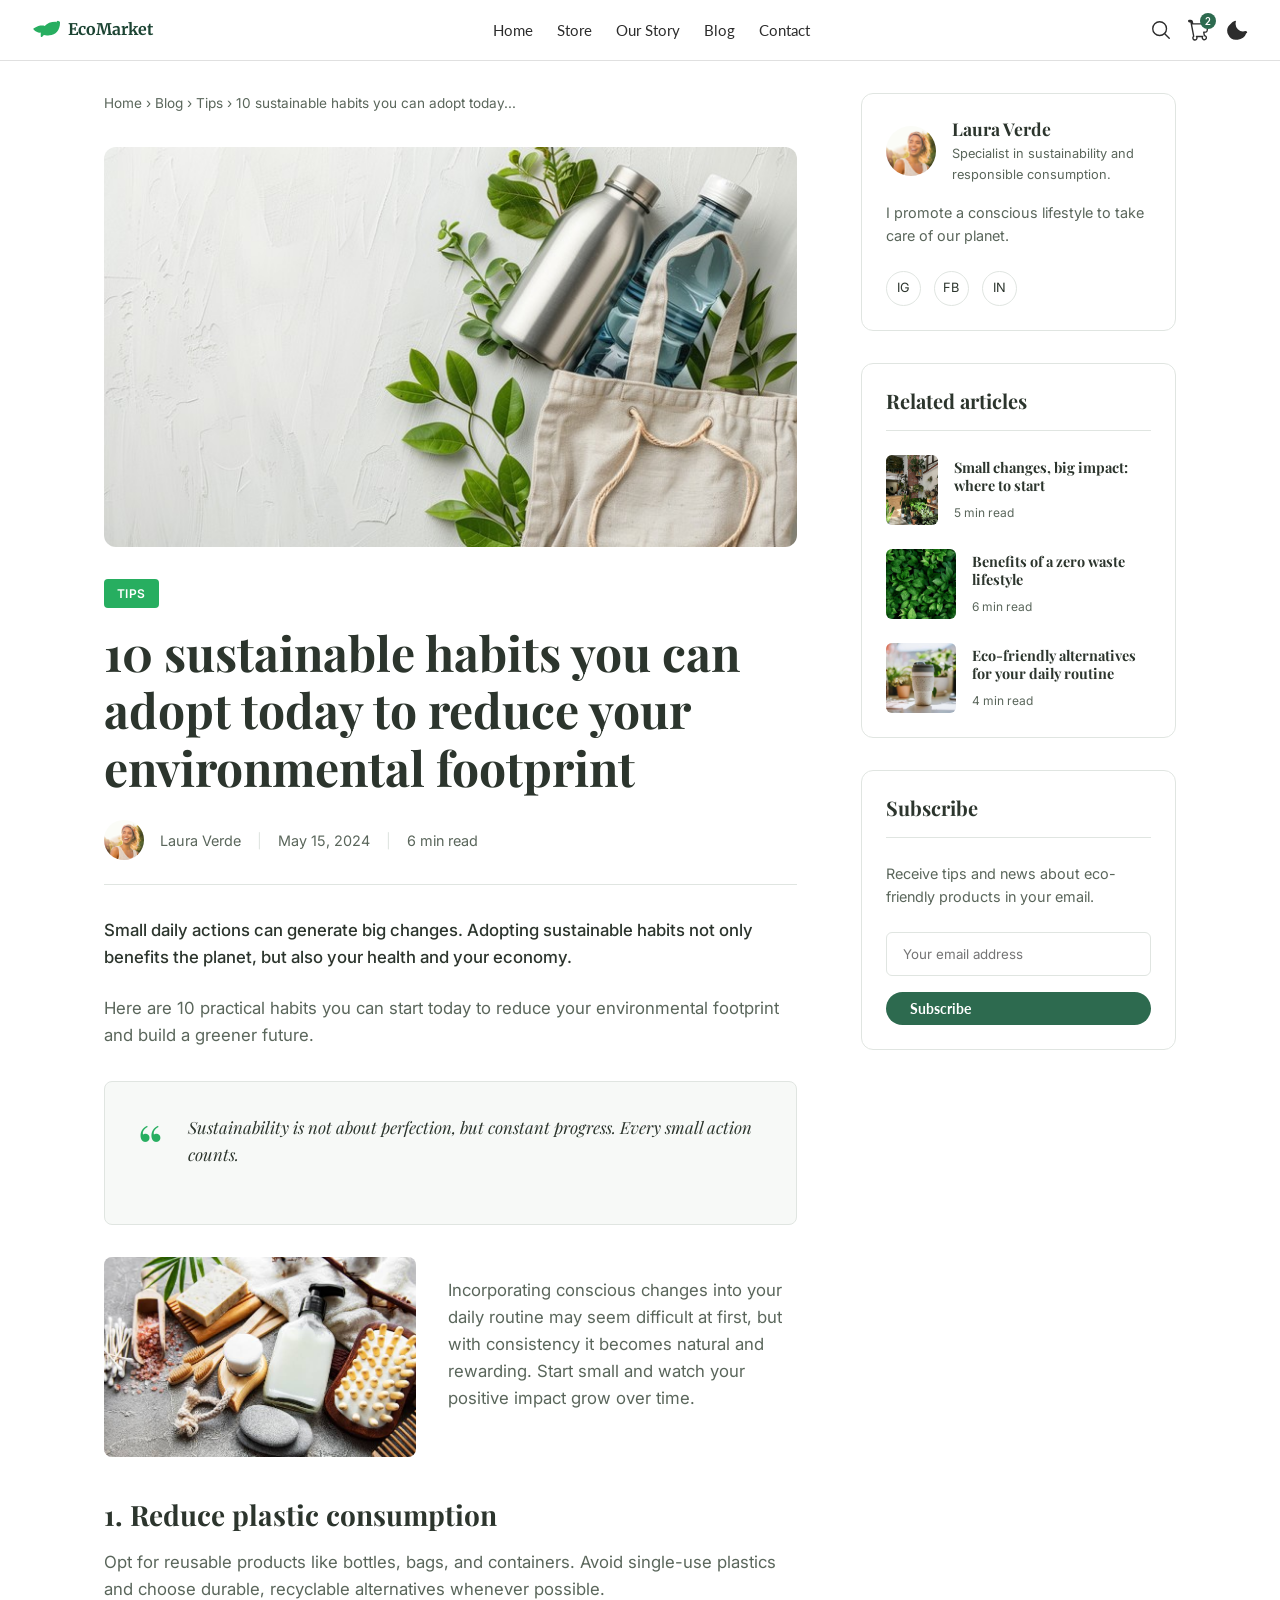
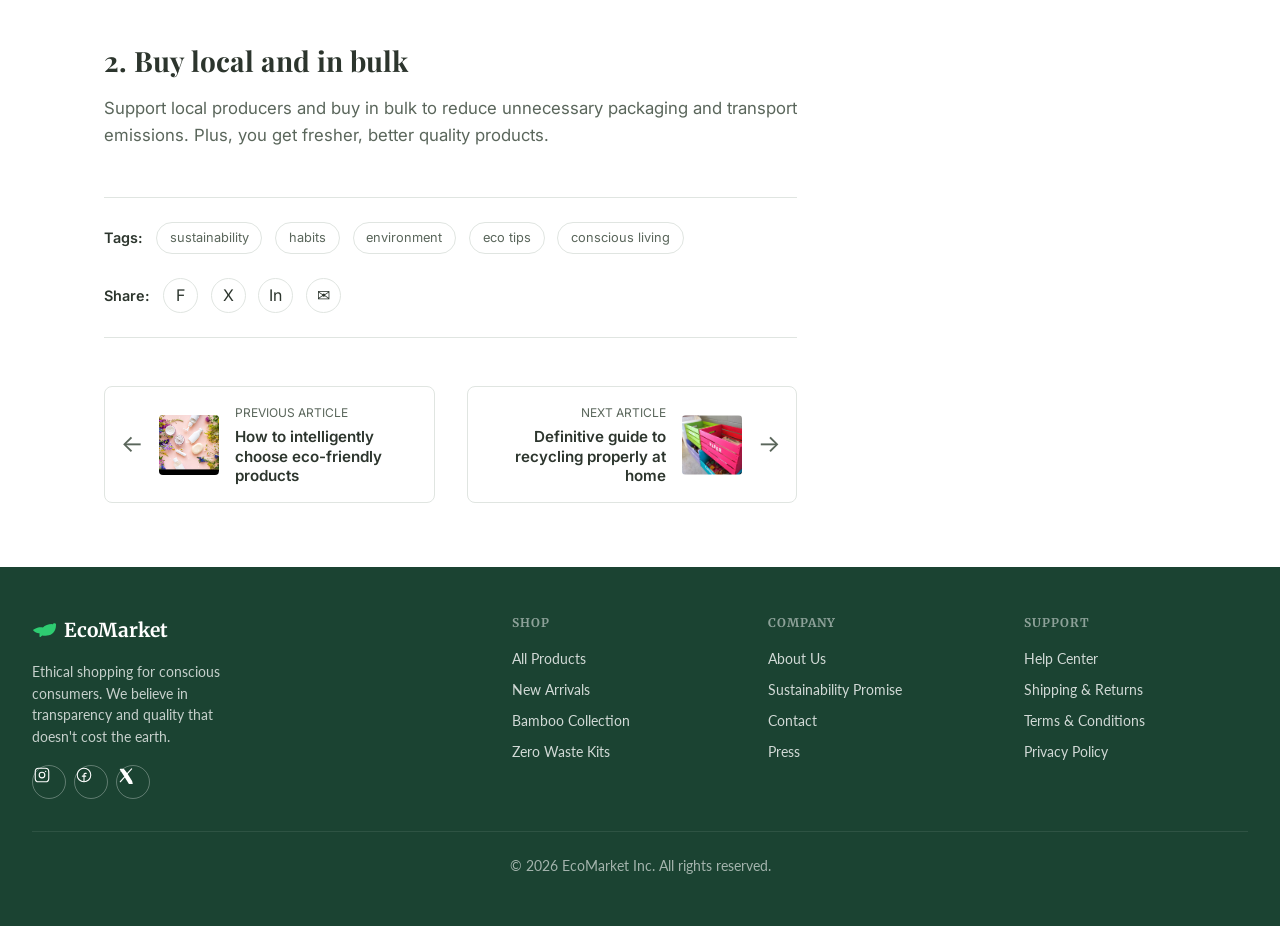
==== commit 11930f83: "Traduccion de blog a ingles" ====
--- a/views/articulo.html
+++ b/views/articulo.html
@@ -1,10 +1,10 @@
 <!DOCTYPE html>
-<html lang="es">
+<html lang="en">
 <head>
   <meta charset="UTF-8">
   <meta name="viewport" content="width=device-width, initial-scale=1.0">
   <link rel="icon" type="image/png" href="../img/favicon.svg">
-  <title>10 Hábitos Sostenibles | EcoMarket Blog</title>
+  <title>10 Sustainable Habits | EcoMarket Blog</title>
   <link rel="stylesheet" href="../css/main.css">
   <link rel="stylesheet" href="../css/layout.css">
   <link rel="stylesheet" href="../css/components.css">
@@ -53,64 +53,64 @@
   <main class="article-layout">
     <article class="main-article">
       <nav class="breadcrumbs" aria-label="Breadcrumb">
-        <a href="../index.html">Inicio</a> &rsaquo; 
+        <a href="../index.html">Home</a> &rsaquo; 
         <a href="blog.html">Blog</a> &rsaquo; 
-        <a href="#">Consejos</a> &rsaquo; 
-        <span aria-current="page">10 hábitos sostenibles que puedes adoptar hoy...</span>
+        <a href="#">Tips</a> &rsaquo; 
+        <span aria-current="page">10 sustainable habits you can adopt today...</span>
       </nav>
 
       <header class="article-header">
         <figure class="hero-image">
-          <img src="../img/blog/bolsa-tela-botella.jpg" alt="Bolsa de tela reutilizable y botella de acero inoxidable verde">
+          <img src="../img/blog/bolsa-tela-botella.jpg" alt="Reusable cloth bag and green stainless steel bottle">
         </figure>
         
-        <span class="category-badge">CONSEJOS</span>
-        <h1>10 hábitos sostenibles que puedes adoptar hoy para reducir tu huella ambiental</h1>
+        <span class="category-badge">TIPS</span>
+        <h1>10 sustainable habits you can adopt today to reduce your environmental footprint</h1>
         
         <div class="author-meta">
           <img src="../img/blog/laura-avatar.jpg" alt="Laura Verde" class="author-avatar">
           <span class="author-name">Laura Verde</span>
           <span class="separator">|</span>
-          <time datetime="2024-05-15">15 de mayo de 2024</time>
+          <time datetime="2024-05-15">May 15, 2024</time>
           <span class="separator">|</span>
-          <span class="read-time">6 min de lectura</span>
+          <span class="read-time">6 min read</span>
         </div>
       </header>
 
       <div class="article-body">
-        <p class="intro-text">Pequeñas acciones diarias pueden generar grandes cambios. Adoptar hábitos sostenibles no solo beneficia al planeta, sino también a tu salud y a tu economía.</p>
-        <p>Aquí tienes 10 hábitos prácticos que puedes empezar hoy mismo para reducir tu huella ambiental y construir un futuro más verde.</p>
+        <p class="intro-text">Small daily actions can generate big changes. Adopting sustainable habits not only benefits the planet, but also your health and your economy.</p>
+        <p>Here are 10 practical habits you can start today to reduce your environmental footprint and build a greener future.</p>
 
         <blockquote>
           <span class="quote-icon">“</span>
-          <p>La sostenibilidad no se trata de perfección, sino de progreso constante. Cada pequeña acción cuenta.</p>
+          <p>Sustainability is not about perfection, but constant progress. Every small action counts.</p>
         </blockquote>
 
         <div class="image-text-split">
           <figure class="secondary-image">
-            <img src="../img/blog/bano-ecologico.jpg" alt="Cepillos y jabones ecológicos en un baño">
+            <img src="../img/blog/bano-ecologico.jpg" alt="Eco-friendly brushes and soaps in a bathroom">
           </figure>
-          <p>Incorporar cambios conscientes en tu rutina diaria puede parecer difícil al principio, pero con constancia se convierte en algo natural y gratificante. Empieza poco a poco y verás cómo tu impacto positivo crece con el tiempo.</p>
-        </div>
-
-        <h2>1. Reduce el consumo de plásticos</h2>
-        <p>Opta por productos reutilizables como botellas, bolsas y envases. Evita los plásticos de un solo uso y elige alternativas duraderas y reciclables siempre que sea posible.</p>
-
-        <h2>2. Compra local y a granel</h2>
-        <p>Apoya a productores locales y compra a granel para reducir empaques innecesarios y las emisiones del transporte. Además, obtienes productos más frescos y de mejor calidad.</p>
+          <p>Incorporating conscious changes into your daily routine may seem difficult at first, but with consistency it becomes natural and rewarding. Start small and watch your positive impact grow over time.</p>
+        </div>
+
+        <h2>1. Reduce plastic consumption</h2>
+        <p>Opt for reusable products like bottles, bags, and containers. Avoid single-use plastics and choose durable, recyclable alternatives whenever possible.</p>
+
+        <h2>2. Buy local and in bulk</h2>
+        <p>Support local producers and buy in bulk to reduce unnecessary packaging and transport emissions. Plus, you get fresher, better quality products.</p>
       </div>
 
       <footer class="article-footer">
         <div class="tags-container">
-          <span class="tags-label">Etiquetas:</span>
-          <a href="#" class="tag">sostenibilidad</a>
-          <a href="#" class="tag">hábitos</a>
-          <a href="#" class="tag">medio ambiente</a>
+          <span class="tags-label">Tags:</span>
+          <a href="#" class="tag">sustainability</a>
+          <a href="#" class="tag">habits</a>
+          <a href="#" class="tag">environment</a>
           <a href="#" class="tag">eco tips</a>
-          <a href="#" class="tag">vida consciente</a>
+          <a href="#" class="tag">conscious living</a>
         </div>
         <div class="share-container">
-          <span class="share-label">Compartir:</span>
+          <span class="share-label">Share:</span>
           <a href="#" class="share-btn" aria-label="Facebook">F</a>
           <a href="#" class="share-btn" aria-label="Twitter">X</a>
           <a href="#" class="share-btn" aria-label="LinkedIn">In</a>
@@ -121,18 +121,18 @@
       <nav class="article-navigation">
         <a href="#" class="nav-card prev-card">
           <span class="nav-arrow">&larr;</span>
-          <img src="../img/blog/productos-ecologicos.jpg" alt="Productos ecológicos">
+          <img src="../img/blog/productos-ecologicos.jpg" alt="Eco-friendly products">
           <div class="nav-card-text">
-            <span class="nav-label">Artículo anterior</span>
-            <span class="nav-title">Cómo elegir productos ecológicos de forma inteligente</span>
+            <span class="nav-label">Previous article</span>
+            <span class="nav-title">How to intelligently choose eco-friendly products</span>
           </div>
         </a>
         <a href="#" class="nav-card next-card">
           <div class="nav-card-text text-right">
-            <span class="nav-label">Artículo siguiente</span>
-            <span class="nav-title">Guía definitiva para reciclar correctamente en casa</span>
-          </div>
-          <img src="../img/blog/reciclaje-casa.jpg" alt="Cajas de reciclaje">
+            <span class="nav-label">Next article</span>
+            <span class="nav-title">Definitive guide to recycling properly at home</span>
+          </div>
+          <img src="../img/blog/reciclaje-casa.jpg" alt="Recycling boxes">
           <span class="nav-arrow">&rarr;</span>
         </a>
       </nav>
@@ -144,10 +144,10 @@
           <img src="../img/blog/laura-avatar.jpg" alt="Laura Verde" class="widget-avatar">
           <div class="author-info">
             <h3>Laura Verde</h3>
-            <p class="author-role">Especialista en sostenibilidad y consumo responsable.</p>
-          </div>
-        </div>
-        <p class="author-bio">Promuevo un estilo de vida consciente para cuidar nuestro planeta.</p>
+            <p class="author-role">Specialist in sustainability and responsible consumption.</p>
+          </div>
+        </div>
+        <p class="author-bio">I promote a conscious lifestyle to take care of our planet.</p>
         <div class="author-social">
           <a href="#" class="social-btn" aria-label="Instagram">IG</a>
           <a href="#" class="social-btn" aria-label="Facebook">FB</a>
@@ -156,36 +156,36 @@
       </div>
 
       <div class="sidebar-widget related-widget">
-        <h3 class="widget-title">Artículos relacionados</h3>
+        <h3 class="widget-title">Related articles</h3>
         <a href="#" class="related-card">
-          <img src="../img/blog/plantas-interior.jpg" alt="Planta de interior">
+          <img src="../img/blog/plantas-interior.jpg" alt="Indoor plant">
           <div class="related-info">
-            <h4>Pequeños cambios, gran impacto: por dónde empezar</h4>
-            <span>5 min de lectura</span>
+            <h4>Small changes, big impact: where to start</h4>
+            <span>5 min read</span>
           </div>
         </a>
         <a href="#" class="related-card">
-          <img src="../img/blog/hojas-verdes.jpg" alt="Hojas verdes">
+          <img src="../img/blog/hojas-verdes.jpg" alt="Green leaves">
           <div class="related-info">
-            <h4>Beneficios de un estilo de vida cero residuos</h4>
-            <span>6 min de lectura</span>
+            <h4>Benefits of a zero waste lifestyle</h4>
+            <span>6 min read</span>
           </div>
         </a>
         <a href="#" class="related-card">
-          <img src="../img/blog/vaso-cafe-eco.jpg" alt="Vaso de café ecológico en el bosque">
+          <img src="../img/blog/vaso-cafe-eco.jpg" alt="Eco-friendly coffee cup in the forest">
           <div class="related-info">
-            <h4>Alternativas ecológicas para tu rutina diaria</h4>
-            <span>4 min de lectura</span>
+            <h4>Eco-friendly alternatives for your daily routine</h4>
+            <span>4 min read</span>
           </div>
         </a>
       </div>
 
       <div class="sidebar-widget subscribe-widget">
-        <h3 class="widget-title">Suscríbete</h3>
-        <p>Recibe consejos y novedades sobre productos ecológicos en tu correo.</p>
+        <h3 class="widget-title">Subscribe</h3>
+        <p>Receive tips and news about eco-friendly products in your email.</p>
         <form action="#" method="POST" class="subscribe-form">
-          <input type="email" placeholder="Tu correo electrónico" required>
-          <button type="submit" class="btn btn--primary">Suscribirme</button>
+          <input type="email" placeholder="Your email address" required>
+          <button type="submit" class="btn btn--primary">Subscribe</button>
         </form>
       </div>
     </aside>
